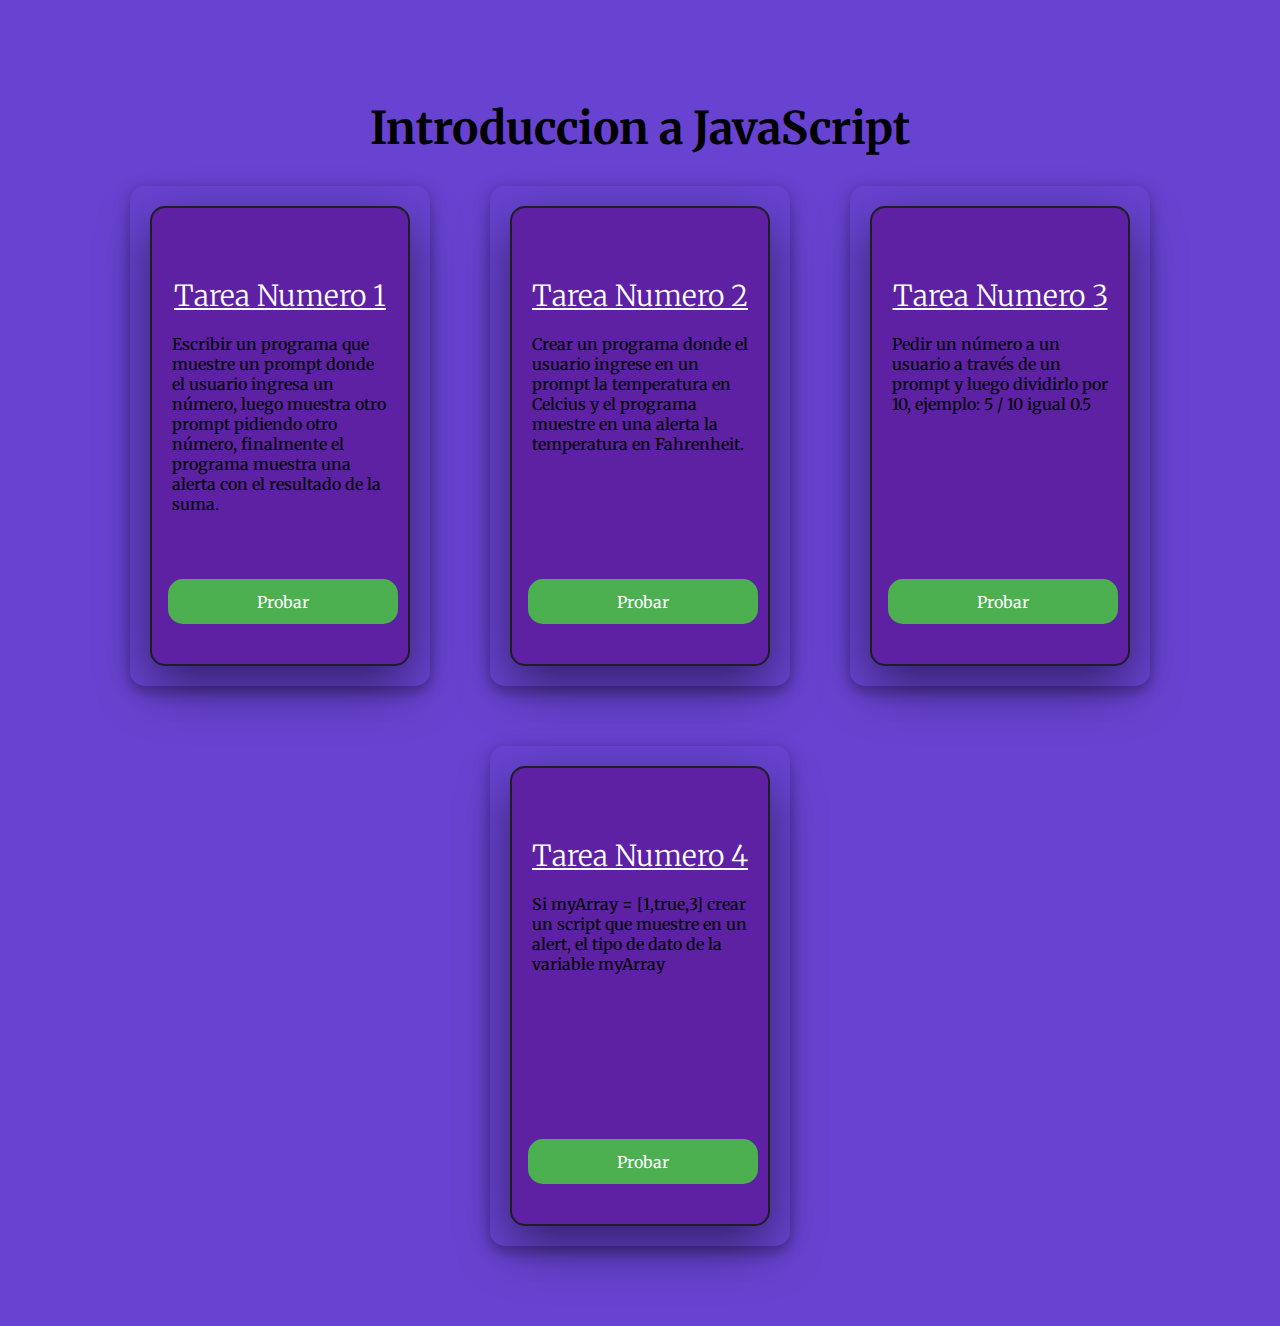
==== index.html @ aede1a6c "Rename IntroduccionJavascript.html to index.html" ====
<!DOCTYPE html>
<html lang="es">
<head>
    <meta charset="UTF-8">
    <meta http-equiv="X-UA-Compatible" content="IE=edge">
    <meta name="viewport" content="width=device-width, initial-scale=1.0">
    <link rel="stylesheet" href="Javascritpcss.css".css">
    <link href="https://fonts.googleapis.com/css2?family=Merriweather:wght@900&family=Staatliches&display=swap" rel="stylesheet">
    <title>JavaScript Basico</title>
</head>

<body>
    <div class="contenido">
        <h1>Introduccion a JavaScript</h1>
        <div class="tarea">
            <div class="caja">
                <div class="contenido_caja">
                    <h3>Tarea Numero 1</h3>
                    <p>Escribir un programa que muestre un prompt donde el usuario ingresa un número, luego muestra otro prompt pidiendo otro número, finalmente el programa muestra una alerta con el resultado de la suma.</p>
                    <button id="uno">Probar</button>
                </div>
            </div>
        </div>
        <div class="tarea">
            <div class="caja">
                <div class="contenido_caja">
                    <h3>Tarea Numero 2</h3>
                    <p>Crear un programa donde el usuario ingrese en un prompt la temperatura en Celcius y el programa muestre en una alerta la temperatura en Fahrenheit.</p>
                    <button id="dos">Probar</button>
                </div>
            </div>
        </div>
        <div class="tarea">
            <div class="caja">
                <div class="contenido_caja">
                    <h3>Tarea Numero 3</h3>
                    <p>Pedir un número a un usuario a través de un prompt y luego dividirlo por 10, ejemplo: 5 / 10 igual 0.5</p>
                    <button id="tres">Probar</button>
                </div>
            </div>
        </div>
        <div class="tarea">
            <div class="caja">
                <div class="contenido_caja">
                    <h3>Tarea Numero 4</h3>
                    <p>Si myArray = [1,true,3] crear un script que muestre en un alert, el tipo de dato de la variable myArray</p>
                    <button id="cuatro">Probar</button>
                </div>
            </div>
        </div>
    </div>
    <script src="basico.js"></script>
</body>
</html>
---- Javascritpcss.css ----
*{
    padding: 0;
    margin: 0;
    box-sizing: border-box;
    font-family: 'Merriweather',serif;
}
body{
    display: flex;
    justify-content: center;
    align-items: center;
    background-color: #6843d1;
}
.contenido{
    display: flex;
    justify-content: center;
    align-items: center;
    flex-wrap: wrap;
    max-width: 1500px;
    padding: 10px 0 50px;
}
.contenido h1{
    width: 100%;
    text-align: center;
    padding-top: 10vh;
    font-size: 5vh;
}
.contenido .tarea{
    position: relative;
    min-width: 300px;
    height: 500px;
    box-shadow: rgba(0, 0, 0, 0.35) 0px 5px 15px;
    border-radius: 15px;
    margin: 30px;
    -webkit-border-radius: 15px;
    -moz-border-radius: 15px;
    -ms-border-radius: 15px;
    -o-border-radius: 15px;
}
.contenido .tarea .caja{
    position: absolute;
    top: 20px;
    left: 20px;
    right: 20px;
    bottom: 20px;
    background-color: #5e21a3;
    border-radius: 15px;
    -webkit-border-radius: 15px;
    -moz-border-radius: 15px;
    -ms-border-radius: 15px;
    -o-border-radius: 15px;
    border: 2px solid #1e1f23;
    box-shadow: 0 20px 50px rgba(0, 0, 0, 0.5);
    display: flex;
    justify-content: center;
}
.contenido .tarea .caja .contenido_caja{
    padding: 20px;
}
.contenido .tarea .caja .contenido_caja h3{
    padding-top: 50px;
    font-size: 1.8em;
    color: #fff;
    font-weight: 300;
    text-align: center;
    text-decoration: underline;
}
.contenido .tarea .caja .contenido_caja p{
    padding-top: 20px;
}
.contenido .tarea .caja .contenido_caja button{
    background-color: #4CAF50;
    position: absolute;
    bottom:40px;
    right: 10px;
    border: none;
    border-radius: 15px;
    color: white;
    height: 45px;
    width: 90%;
    text-align: center;
    font-size: 16px;
    -webkit-border-radius: 15px;
    -moz-border-radius: 15px;
    -ms-border-radius: 15px;
    -o-border-radius: 15px;
    cursor: pointer;
}
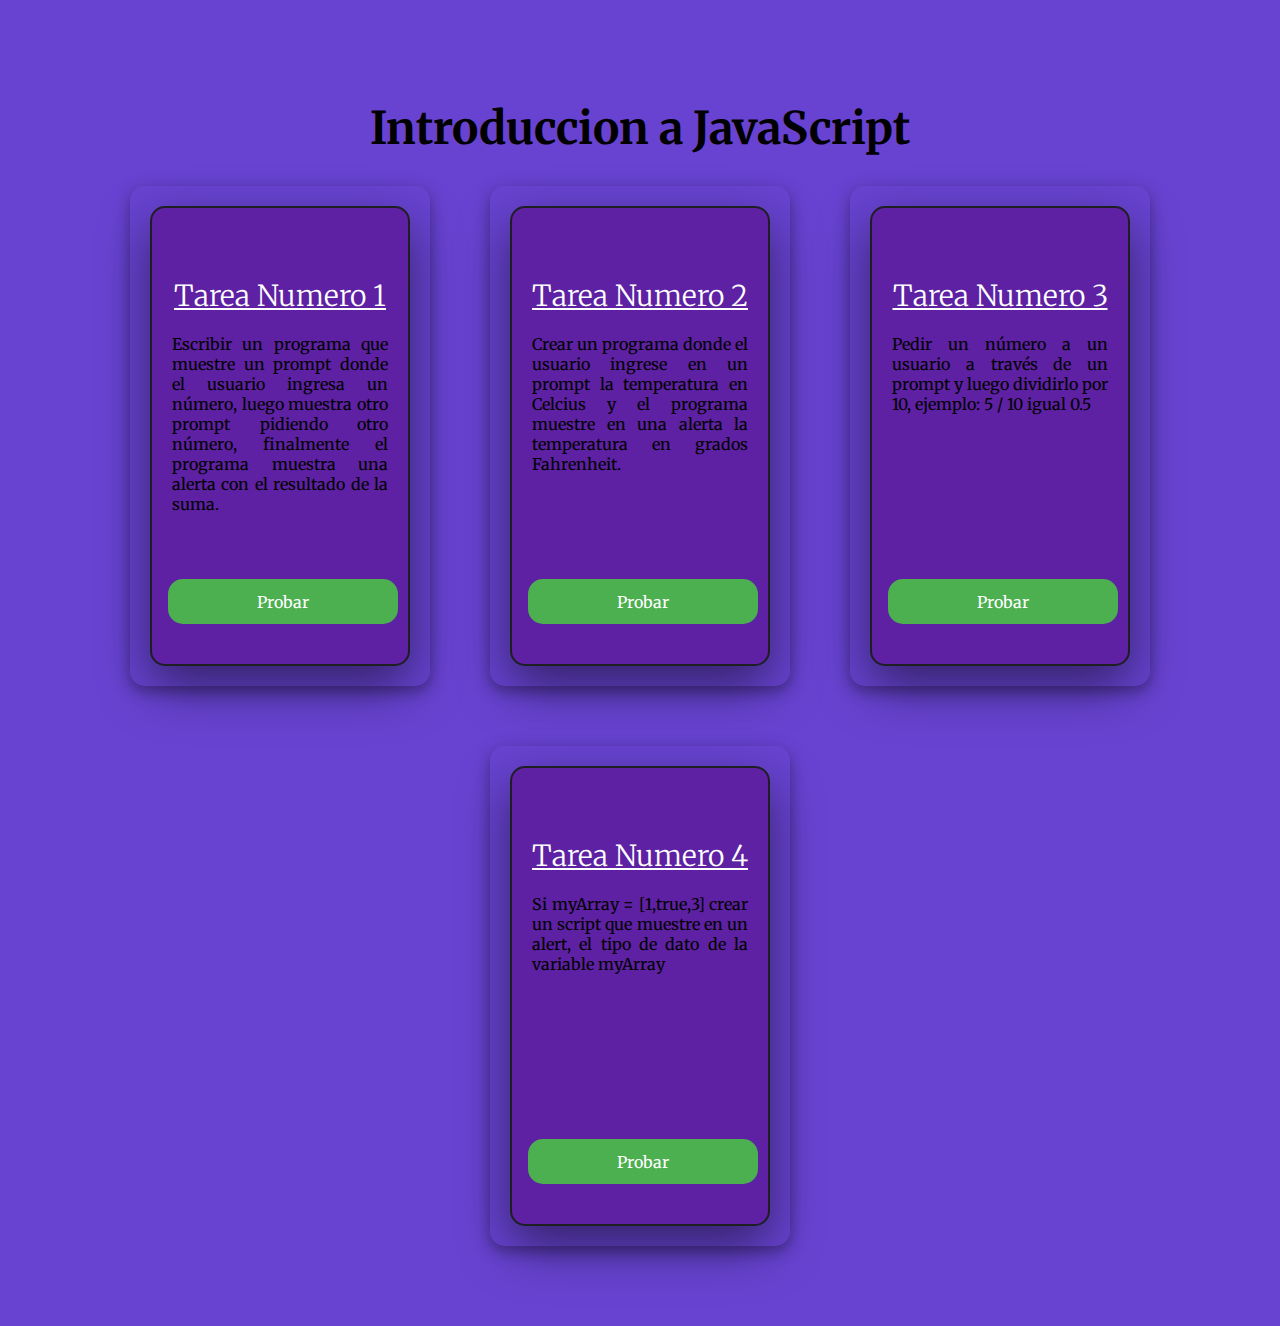
==== commit c219ee99: "Update index.html" ====
--- a/index.html
+++ b/index.html
@@ -25,7 +25,7 @@
             <div class="caja">
                 <div class="contenido_caja">
                     <h3>Tarea Numero 2</h3>
-                    <p>Crear un programa donde el usuario ingrese en un prompt la temperatura en Celcius y el programa muestre en una alerta la temperatura en Fahrenheit.</p>
+                    <p>Crear un programa donde el usuario ingrese en un prompt la temperatura en Celcius y el programa muestre en una alerta la temperatura en grados Fahrenheit.</p>
                     <button id="dos">Probar</button>
                 </div>
             </div>
--- a/Javascritpcss.css
+++ b/Javascritpcss.css
@@ -66,6 +66,7 @@
 }
 .contenido .tarea .caja .contenido_caja p{
     padding-top: 20px;
+    text-align: justify;
 }
 .contenido .tarea .caja .contenido_caja button{
     background-color: #4CAF50;
